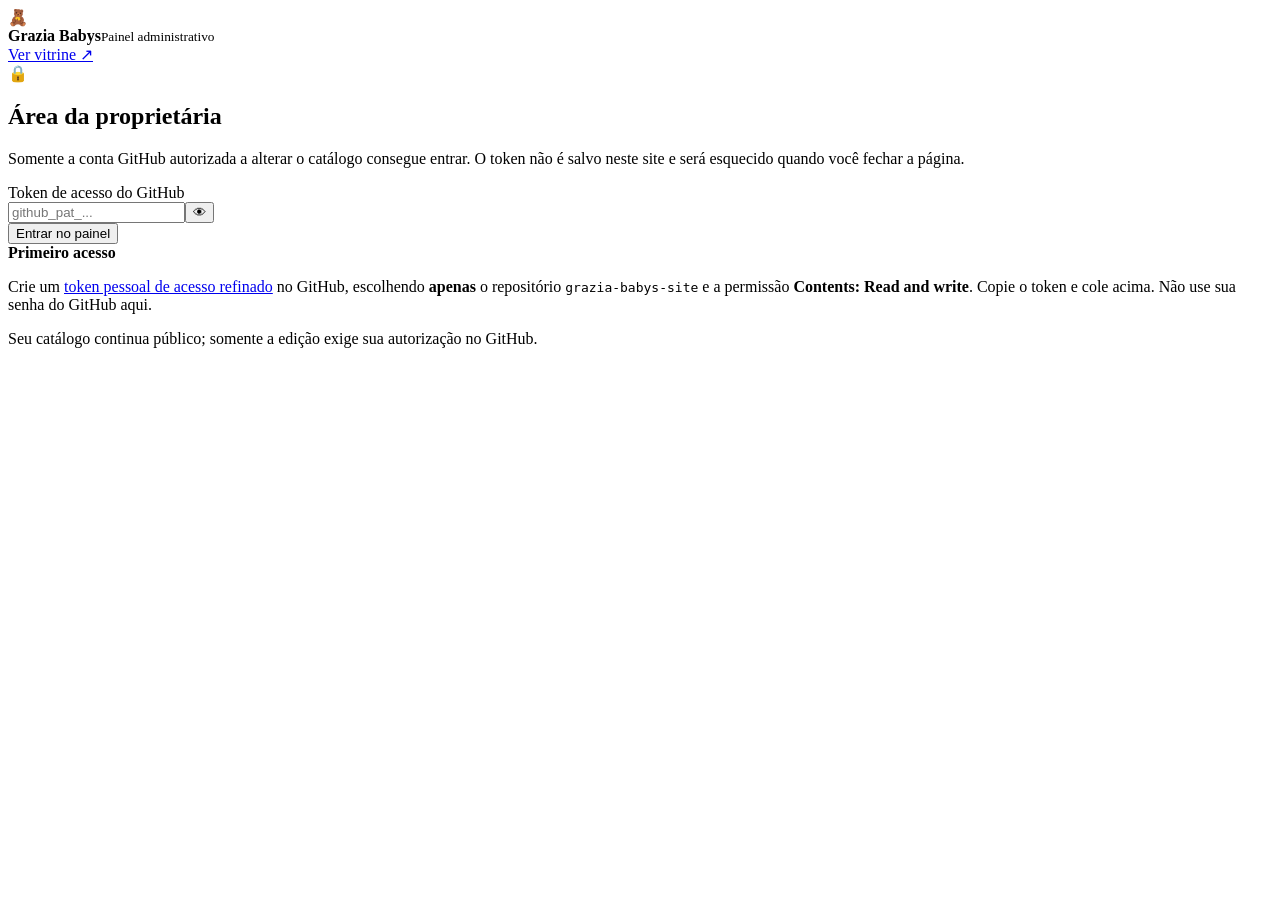
==== admin.html @ 0d64e8ed "feat: criar painel administrativo privado da Grazia Babys" ====
<!doctype html>
<html lang="pt-BR">
<head>
<meta charset="utf-8">
<meta name="viewport" content="width=device-width,initial-scale=1">
<meta name="robots" content="noindex,nofollow,noarchive">
<meta name="referrer" content="no-referrer">
<meta name="theme-color" content="#6B4636">
<title>Painel privado | Grazia Babys</title>
<link rel="stylesheet" href="admin.css?v=1">
</head>
<body>
<header class="topbar">
  <div class="top-inner">
    <div class="brand"><span class="bear">🧸</span><div><strong>Grazia Babys</strong><small>Painel administrativo</small></div></div>
    <div class="top-actions"><a href="./" target="_blank" rel="noopener">Ver vitrine ↗</a><button id="logoutBtn" type="button" class="ghost" hidden>Sair</button></div>
  </div>
</header>
<main>
  <section id="loginArea" class="login">
    <div class="login-card">
      <div class="login-icon">🔒</div>
      <h1>Área da proprietária</h1>
      <p>Somente a conta GitHub autorizada a alterar o catálogo consegue entrar. O token não é salvo neste site e será esquecido quando você fechar a página.</p>
      <form id="loginForm">
        <label for="token">Token de acesso do GitHub</label>
        <div class="token-row"><input id="token" name="token" type="password" autocomplete="off" autocapitalize="off" spellcheck="false" placeholder="github_pat_..." required><button type="button" id="showToken" class="ghost" aria-label="Mostrar ou ocultar token">👁</button></div>
        <button type="submit" id="loginBtn" class="primary full">Entrar no painel</button>
      </form>
      <div class="login-help">
        <b>Primeiro acesso</b>
        <p>Crie um <a href="https://github.com/settings/personal-access-tokens/new" target="_blank" rel="noopener">token pessoal de acesso refinado</a> no GitHub, escolhendo <b>apenas</b> o repositório <code>grazia-babys-site</code> e a permissão <b>Contents: Read and write</b>. Copie o token e cole acima. Não use sua senha do GitHub aqui.</p>
      </div>
      <p class="fineprint">Seu catálogo continua público; somente a edição exige sua autorização no GitHub.</p>
    </div>
  </section>
  <section id="dashboard" hidden>
    <div class="dashboard-header"><div><p class="eyebrow">Minha loja · Gestão</p><h1>Controle do catálogo</h1><p>Edite suas peças e publique as mudanças diretamente no GitHub.</p></div><button id="saveBtn" class="primary" type="button" disabled>Publicar alterações</button></div>
    <div id="message" class="message" role="status" aria-live="polite" hidden></div>
    <div class="stats">
      <div><span>Produtos cadastrados</span><strong id="statTotal">0</strong></div>
      <div><span>Disponíveis</span><strong id="statActive">0</strong></div>
      <div><span>Esgotados</span><strong id="statSold">0</strong></div>
      <div><span>Ocultos da vitrine</span><strong id="statHidden">0</strong></div>
    </div>
    <div class="toolbar">
      <input id="search" type="search" placeholder="Buscar por roupa, categoria ou tamanho…" aria-label="Buscar produtos">
      <select id="filter" aria-label="Filtrar por status"><option value="all">Todos os produtos</option><option value="available">Disponíveis</option><option value="sold">Esgotados</option><option value="hidden">Ocultos</option></select>
      <button id="addBtn" class="secondary" type="button">+ Nova peça</button>
      <button id="reloadBtn" class="ghost" type="button">↻ Atualizar</button>
    </div>
    <p id="dirtyNotice" class="dirty-notice" hidden>● Você tem mudanças ainda não publicadas. Clique em <b>Publicar alterações</b> para atualizar a loja.</p>
    <div id="products" class="product-grid" aria-live="polite"></div>
    <div class="footer-actions"><button id="saveBottomBtn" class="primary" type="button" disabled>Publicar alterações</button><span id="lastSync">Nenhuma alteração pendente.</span></div>
  </section>
</main>
<dialog id="editorDialog">
  <form id="productForm" class="modal" method="dialog">
    <div class="modal-head"><div><p class="eyebrow">Grazia Babys</p><h2 id="formTitle">Editar produto</h2></div><button type="button" id="closeModalBtn" class="ghost close" aria-label="Fechar">×</button></div>
    <input type="hidden" id="editId">
    <div class="form-grid">
      <label class="span2">Nome da peça<input id="fName" required maxlength="120"></label>
      <label>Preço (R$)<input id="fPrice" type="number" step=".01" min="0" required></label>
      <label>Preço promocional (opcional)<input id="fPromo" type="number" step=".01" min="0"></label>
      <label>Categoria<select id="fCategory"><option>Bodies Artesanais</option><option>Macacões</option><option>CONJUNTOS</option><option>CASACOS</option><option>Vestidos</option><option>Camisetas</option><option>Outros</option></select></label>
      <label>Tamanho<input id="fSize" maxlength="50" placeholder="Ex.: 6–9 meses"></label>
      <label>Cor<input id="fColor" maxlength="90"></label>
      <label>Quantidade no estoque<input id="fQty" type="number" min="0" step="1"></label>
      <label class="span2">Descrição<textarea id="fDescription" rows="3" maxlength="800"></textarea></label>
      <label class="span2">Foto atual ou URL da foto<input id="fImage" placeholder="Caminho existente ou endereço https://…" autocomplete="off"></label>
      <label class="span2">Trocar / adicionar foto (JPG, PNG ou WebP até 2 MB)<input id="fFile" type="file" accept="image/jpeg,image/png,image/webp"></label>
    </div>
    <div class="form-options"><label><input id="fSold" type="checkbox"> Marcar como esgotado</label><label><input id="fHidden" type="checkbox"> Ocultar da vitrine</label><label><input id="fFeatured" type="checkbox"> Destacar a peça</label></div>
    <div class="modal-actions"><button type="button" class="ghost" id="cancelModalBtn">Cancelar</button><button type="submit" class="primary">Aplicar no catálogo</button></div>
    <p class="fineprint">Aplicar salva a edição na tela. Use “Publicar alterações” no painel para enviar ao GitHub.</p>
  </form>
</dialog>
<script src="admin.js?v=1" defer></script>
</body>
</html>
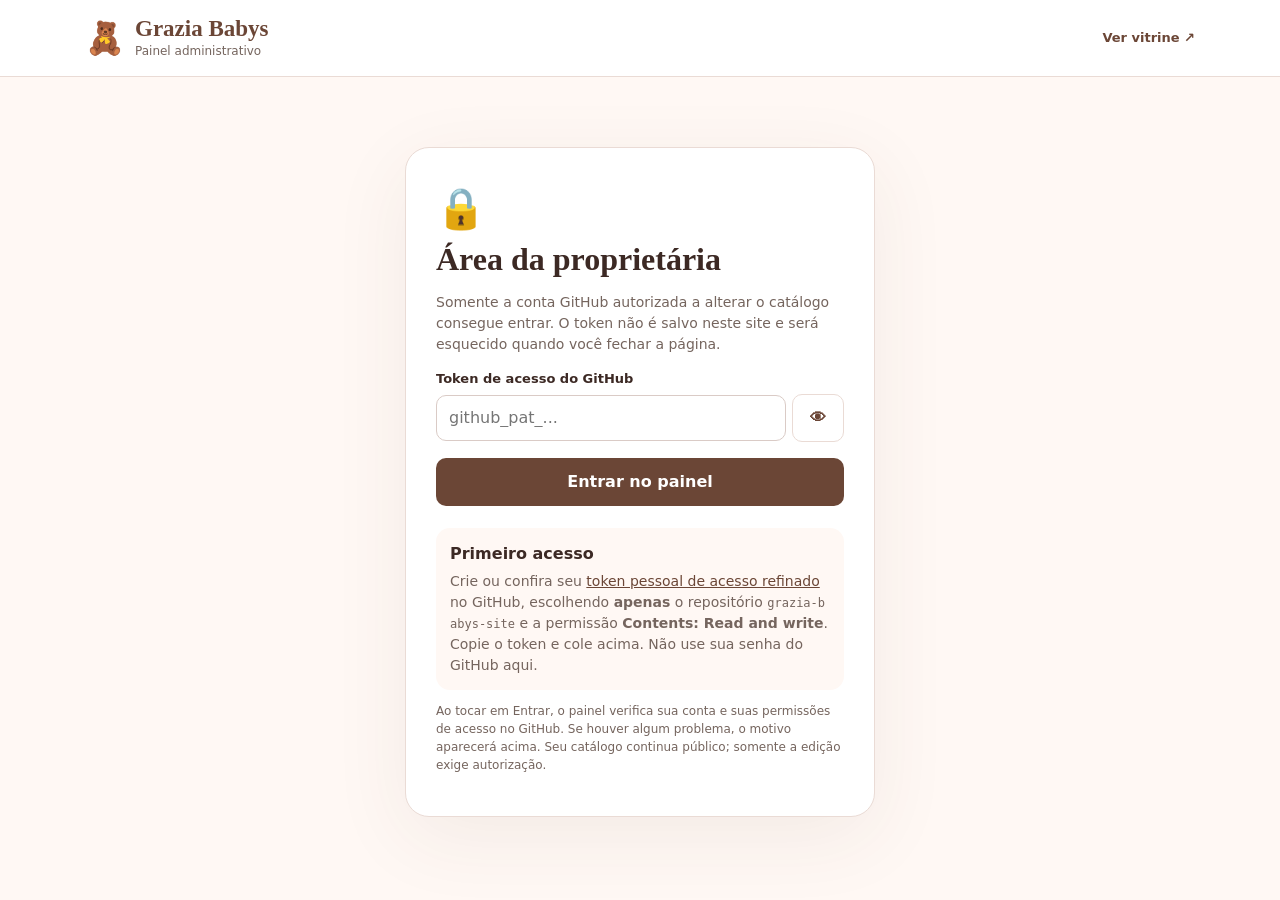
==== commit cdb8decb: "fix: painel mostra mensagens de diagnostico de acesso GitHub" ====
--- a/admin.html
+++ b/admin.html
@@ -7,7 +7,7 @@
 <meta name="referrer" content="no-referrer">
 <meta name="theme-color" content="#6B4636">
 <title>Painel privado | Grazia Babys</title>
-<link rel="stylesheet" href="admin.css?v=1">
+<link rel="stylesheet" href="admin.css?v=2">
 </head>
 <body>
 <header class="topbar">
@@ -27,11 +27,12 @@
         <div class="token-row"><input id="token" name="token" type="password" autocomplete="off" autocapitalize="off" spellcheck="false" placeholder="github_pat_..." required><button type="button" id="showToken" class="ghost" aria-label="Mostrar ou ocultar token">👁</button></div>
         <button type="submit" id="loginBtn" class="primary full">Entrar no painel</button>
       </form>
+      <div id="loginMessage" class="message" role="alert" aria-live="assertive" hidden></div>
       <div class="login-help">
         <b>Primeiro acesso</b>
-        <p>Crie um <a href="https://github.com/settings/personal-access-tokens/new" target="_blank" rel="noopener">token pessoal de acesso refinado</a> no GitHub, escolhendo <b>apenas</b> o repositório <code>grazia-babys-site</code> e a permissão <b>Contents: Read and write</b>. Copie o token e cole acima. Não use sua senha do GitHub aqui.</p>
+        <p>Crie ou confira seu <a href="https://github.com/settings/personal-access-tokens" target="_blank" rel="noopener">token pessoal de acesso refinado</a> no GitHub, escolhendo <b>apenas</b> o repositório <code>grazia-babys-site</code> e a permissão <b>Contents: Read and write</b>. Copie o token e cole acima. Não use sua senha do GitHub aqui.</p>
       </div>
-      <p class="fineprint">Seu catálogo continua público; somente a edição exige sua autorização no GitHub.</p>
+      <p class="fineprint">Ao tocar em Entrar, o painel verifica sua conta e suas permissões de acesso no GitHub. Se houver algum problema, o motivo aparecerá acima. Seu catálogo continua público; somente a edição exige autorização.</p>
     </div>
   </section>
   <section id="dashboard" hidden>
@@ -75,6 +76,6 @@
     <p class="fineprint">Aplicar salva a edição na tela. Use “Publicar alterações” no painel para enviar ao GitHub.</p>
   </form>
 </dialog>
-<script src="admin.js?v=1" defer></script>
+<script src="admin.js?v=2" defer></script>
 </body>
 </html>
--- a/admin.css
+++ b/admin.css
@@ -0,0 +1,65 @@
+:root{--brown:#6b4636;--dark:#3c2924;--pink:#d89aaa;--cream:#fff8f4;--white:#fff;--line:#eadbd5;--muted:#75655e;--green:#267654;--red:#ac4a48}
+*{box-sizing:border-box}
+body{margin:0;color:var(--dark);background:var(--cream);font-family:Inter,system-ui,-apple-system,"Segoe UI",sans-serif;line-height:1.5}
+button,input,select,textarea{font:inherit}button{cursor:pointer}button:disabled{cursor:not-allowed;opacity:.55}
+button:focus-visible,a:focus-visible,input:focus-visible,select:focus-visible,textarea:focus-visible{outline:3px solid var(--pink);outline-offset:2px}
+a{color:var(--brown)}[hidden]{display:none!important}
+.topbar{background:white;border-bottom:1px solid var(--line);position:sticky;top:0;z-index:4}
+.top-inner{max-width:1150px;margin:auto;display:flex;align-items:center;justify-content:space-between;gap:16px;padding:14px 20px}
+.brand{display:flex;align-items:center;gap:10px}.brand strong{display:block;font-family:Georgia,serif;font-size:23px;line-height:1.15;color:var(--brown)}.brand small{display:block;font-size:12px;color:var(--muted)}.bear{font-size:32px}
+.top-actions{display:flex;align-items:center;gap:10px}.top-actions a{font-weight:700;text-decoration:none;font-size:13px}
+main{width:min(1150px,calc(100% - 32px));margin:auto}
+h1{font-family:Georgia,serif;line-height:1.12;margin:4px 0 8px}h2{font-family:Georgia,serif}
+button{border-radius:10px;padding:11px 15px;border:1px solid transparent;font-weight:750;min-height:43px}
+.primary{background:var(--brown);color:#fff}.primary:hover:not(:disabled){background:#513126}
+.secondary{background:#f2dfe6;color:var(--brown);border-color:#e8bdca}
+.ghost{background:white;color:var(--brown);border-color:var(--line)}
+.full{width:100%}
+input:not([type=checkbox]):not([type=file]),select,textarea{background:white;width:100%;min-height:43px;border:1px solid #dacbc6;border-radius:10px;padding:10px 12px;color:var(--dark)}
+input[type=file]{width:100%;background:white;border:1px dashed #d2b6b9;border-radius:10px;padding:10px}
+label{display:block;font-size:13px;font-weight:700}
+label input,label select,label textarea{margin-top:5px;font-weight:400}
+.login{min-height:calc(100vh - 90px);display:grid;place-items:center;padding:36px 0}
+.login-card{width:min(100%,470px);background:white;border:1px solid var(--line);border-radius:24px;box-shadow:0 20px 80px #50322512;padding:30px}
+.login-icon{font-size:40px}.login-card h1{font-size:32px}
+.login-card p{color:var(--muted);font-size:14px}
+.token-row{display:flex;gap:6px;align-items:center;margin:6px 0 16px}
+.token-row input{min-width:0}.token-row button{min-width:52px}
+.login-help{background:var(--cream);border-radius:14px;padding:14px;margin-top:22px}
+.login-help p{margin:5px 0 0}.login-help code{word-break:break-all;font-size:12px}
+.fineprint{font-size:12px!important;color:var(--muted)!important}
+#dashboard{padding:32px 0 60px}
+.dashboard-header{display:flex;justify-content:space-between;gap:20px;align-items:center}
+.dashboard-header h1{font-size:38px}.dashboard-header p{margin:5px 0;color:var(--muted)}
+.eyebrow{text-transform:uppercase;letter-spacing:.13em;color:#b77183!important;font-weight:800;font-size:11px!important}
+.message{margin-top:16px;padding:12px 16px;border-radius:12px;background:#e2f3e9;color:#17563c;white-space:pre-wrap;word-break:break-word}
+.message.error{background:#ffeded;color:#9b3736}
+.stats{display:grid;grid-template-columns:repeat(4,1fr);gap:12px;margin:22px 0}
+.stats>div{border-radius:15px;padding:16px;background:white;border:1px solid var(--line)}
+.stats span{font-size:12px;color:var(--muted);display:block}
+.stats strong{display:block;font-size:30px;line-height:1.3}
+.toolbar{display:flex;gap:10px;margin:15px 0;align-items:center;flex-wrap:wrap}.toolbar #search{flex:1 1 240px}.toolbar #filter{flex:0 1 180px}
+.dirty-notice{background:#fff0cf;padding:10px 15px;border-radius:10px;font-size:13px;color:#714c13}
+.product-grid{display:grid;grid-template-columns:repeat(2,minmax(0,1fr));gap:12px}
+.product-row{display:flex;gap:14px;background:white;padding:13px;border:1px solid var(--line);border-radius:15px;min-width:0;align-items:center}
+.product-row.sold{background:#fff9f9}.product-row.hidden-product{opacity:.72}
+.thumb{width:92px;height:104px;flex:0 0 92px;display:grid;place-items:center;border-radius:10px;overflow:hidden;background:#f8efeb}
+.thumb img{height:100%;width:100%;object-fit:contain}
+.product-info{min-width:0;flex:1}.product-info h3{font-size:15px;line-height:1.3;margin:0 0 5px}.product-info p{font-size:12px;color:var(--muted);margin:0 0 7px}
+.price{font-size:18px;font-weight:900;color:var(--brown)}
+.pills{display:flex;gap:5px;flex-wrap:wrap;margin:5px 0}.pill{font-size:10px;padding:3px 7px;background:#f1e4df;border-radius:999px;color:#59433d;font-weight:800}
+.pill.bad{background:#fee2df;color:#a33f3b}.pill.ok{background:#dbf0e3;color:#27724d}.pill.gray{background:#e9e6e4;color:#685d56}
+.product-actions{display:flex;gap:6px;flex-wrap:wrap;margin-top:10px}
+.product-actions button{min-height:34px;padding:6px 9px;font-size:12px}
+.product-actions .sold-action{color:#a83e44;border-color:#e7babb}.product-actions .restore-action{color:#226b4c}
+.footer-actions{display:flex;gap:14px;align-items:center;flex-wrap:wrap;padding-top:24px;font-size:13px;color:var(--muted)}
+dialog{border:none;border-radius:22px;padding:0;width:min(94vw,670px);max-height:90vh;box-shadow:0 30px 120px #0005}
+dialog::backdrop{background:#20140ec7}
+.modal{padding:23px;background:#fff;overflow-y:auto;max-height:90vh}
+.modal-head{display:flex;justify-content:space-between;align-items:center}.modal-head h2{font-size:27px;margin:0 0 14px}.close{font-size:26px;line-height:1;padding:5px 10px;min-height:35px}
+.form-grid{display:grid;grid-template-columns:repeat(2,minmax(0,1fr));gap:13px}
+.span2{grid-column:span 2}
+.form-options{display:flex;flex-wrap:wrap;gap:15px;padding:17px 0}.form-options label{font-size:12px}
+.modal-actions{display:flex;justify-content:flex-end;gap:10px;padding-top:10px;border-top:1px solid var(--line)}
+.loading{opacity:.6;pointer-events:none}.empty{padding:30px;background:white;border:1px dashed var(--line);border-radius:12px;color:var(--muted)}
+@media(max-width:740px){.dashboard-header{display:block}.dashboard-header .primary{width:100%;margin-top:12px}.dashboard-header h1{font-size:30px}.stats{grid-template-columns:repeat(2,1fr)}.product-grid{grid-template-columns:1fr}.toolbar>*{flex:1 1 100%!important}.product-row{gap:10px}.thumb{width:75px;height:96px;flex-basis:75px}.brand strong{font-size:20px}.top-actions a{font-size:11px}.form-grid{grid-template-columns:1fr}.span2{grid-column:span 1}.modal{padding:16px}}
